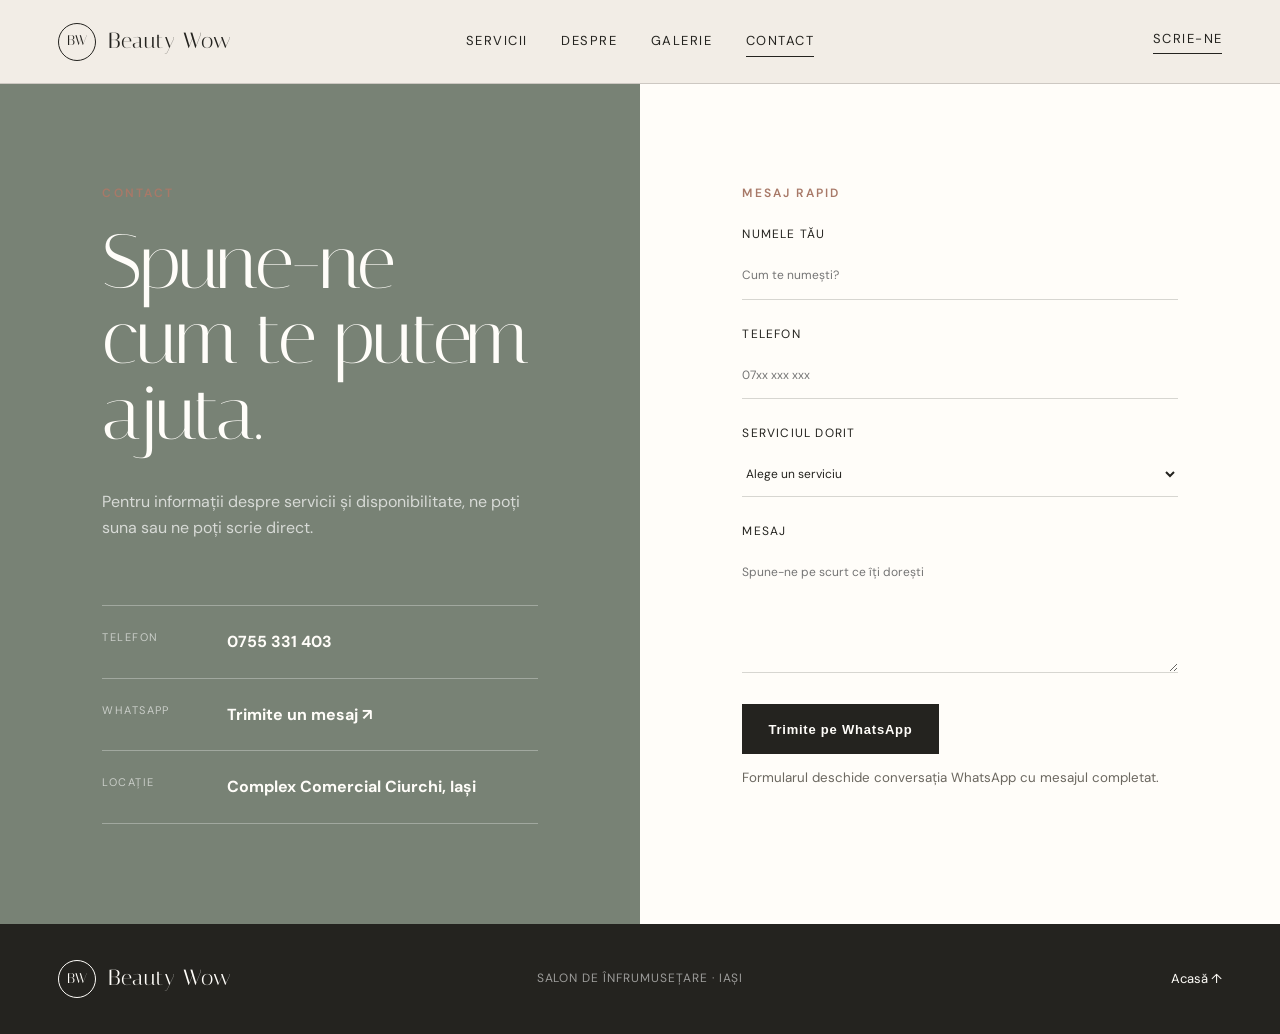
==== contact.html @ e7c97660 "Add dedicated salon service and contact pages" ====
<!doctype html>
<html lang="ro"><head>
  <meta charset="UTF-8"><meta name="viewport" content="width=device-width, initial-scale=1.0">
  <meta name="description" content="Contact Beauty Wow Iași — telefon, WhatsApp și locație.">
  <title>Contact — Beauty Wow Iași</title>
  <link rel="preconnect" href="https://fonts.googleapis.com"><link rel="preconnect" href="https://fonts.gstatic.com" crossorigin>
  <link href="https://fonts.googleapis.com/css2?family=DM+Sans:wght@400;500;600&family=Italiana&display=swap" rel="stylesheet"><link rel="stylesheet" href="style.css">
</head><body>
  <header class="site-header"><a class="brand" href="index.html"><span class="brand-mark">BW</span><span class="brand-name">Beauty Wow</span></a><button class="menu-toggle" type="button" aria-label="Deschide meniul" aria-expanded="false"><span></span><span></span></button><nav class="main-nav"><a href="servicii.html">Servicii</a><a href="despre.html">Despre</a><a href="galerie.html">Galerie</a><a class="active" href="contact.html">Contact</a></nav><a class="header-contact" href="https://wa.me/40755331403" target="_blank" rel="noopener">Scrie-ne</a></header>
  <main>
    <section class="contact-page">
      <div class="contact-panel"><p class="eyebrow">Contact</p><h1>Spune-ne cum te putem ajuta.</h1><p>Pentru informații despre servicii și disponibilitate, ne poți suna sau ne poți scrie direct.</p><div class="contact-cards"><a href="tel:+40755331403"><span>Telefon</span><strong>0755 331 403</strong></a><a href="https://wa.me/40755331403" target="_blank" rel="noopener"><span>WhatsApp</span><strong>Trimite un mesaj ↗</strong></a><div><span>Locație</span><strong>Complex Comercial Ciurchi, Iași</strong></div></div></div>
      <form class="contact-form" id="whatsapp-form"><p class="eyebrow">Mesaj rapid</p><label>Numele tău<input name="name" type="text" placeholder="Cum te numești?" required></label><label>Telefon<input name="phone" type="tel" placeholder="07xx xxx xxx"></label><label>Serviciul dorit<select name="service"><option value="un serviciu de beauty">Alege un serviciu</option><option>Coafor & styling</option><option>Manichiură & pedichiură</option><option>Cosmetică</option><option>Machiaj</option></select></label><label>Mesaj<textarea name="message" rows="5" placeholder="Spune-ne pe scurt ce îți dorești"></textarea></label><button class="button button-primary" type="submit">Trimite pe WhatsApp</button><small>Formularul deschide conversația WhatsApp cu mesajul completat.</small></form>
    </section>
  </main>
  <footer><a class="brand brand-footer" href="index.html"><span class="brand-mark">BW</span><span class="brand-name">Beauty Wow</span></a><p>Salon de înfrumusețare · Iași</p><a href="index.html">Acasă ↑</a></footer><script src="script.js"></script>
</body></html>
---- style.css ----
:root {
  --paper: #f2ede6;
  --paper-deep: #e6ddd3;
  --ink: #24231f;
  --muted: #6b675f;
  --sage: #788275;
  --clay: #a87968;
  --white: #fffdf9;
  --line: rgba(36, 35, 31, 0.18);
}

* { box-sizing: border-box; }

html { scroll-behavior: smooth; }

body {
  margin: 0;
  background: var(--paper);
  color: var(--ink);
  font-family: "DM Sans", sans-serif;
  font-size: 16px;
  line-height: 1.6;
}

body.menu-open { overflow: hidden; }

a { color: inherit; text-decoration: none; }
img { display: block; width: 100%; }

.site-header {
  height: 84px;
  display: grid;
  grid-template-columns: 1fr auto 1fr;
  align-items: center;
  padding: 0 4.5vw;
  border-bottom: 1px solid var(--line);
  position: relative;
  z-index: 20;
}

.brand { display: inline-flex; align-items: center; gap: 12px; width: max-content; }
.brand-mark {
  display: grid;
  place-items: center;
  width: 38px;
  height: 38px;
  border: 1px solid var(--ink);
  border-radius: 50%;
  font-family: "Italiana", serif;
  font-size: 14px;
}
.brand-name { font-family: "Italiana", serif; font-size: 22px; letter-spacing: 0.02em; }

.main-nav { display: flex; align-items: center; gap: 34px; }
.main-nav a, .header-contact { font-size: 13px; text-transform: uppercase; letter-spacing: 0.11em; }
.main-nav a { position: relative; }
.main-nav a::after {
  content: "";
  position: absolute;
  left: 0;
  right: 100%;
  bottom: -5px;
  height: 1px;
  background: var(--ink);
  transition: right 0.25s ease;
}
.main-nav a:hover::after { right: 0; }
.main-nav a.active::after { right: 0; }
.header-contact { justify-self: end; border-bottom: 1px solid var(--ink); padding-bottom: 4px; }
.menu-toggle { display: none; }

.hero {
  min-height: calc(100vh - 84px);
  display: grid;
  grid-template-columns: 48% 52%;
  position: relative;
  overflow: hidden;
}

.hero-copy {
  padding: clamp(70px, 9vw, 145px) 5vw 80px 8vw;
  display: flex;
  flex-direction: column;
  justify-content: center;
}

.eyebrow {
  margin: 0 0 22px;
  font-size: 12px;
  font-weight: 600;
  letter-spacing: 0.18em;
  text-transform: uppercase;
  color: var(--clay);
}

h1, h2, h3, p { margin-top: 0; }
h1, h2, h3 { font-weight: 400; }
h1, h2 { font-family: "Italiana", serif; line-height: 0.98; }
h1 { font-size: clamp(56px, 7.2vw, 112px); margin-bottom: 38px; letter-spacing: -0.03em; }
h1 em { color: var(--clay); font-weight: 400; }
h2 { font-size: clamp(44px, 5vw, 78px); letter-spacing: -0.025em; }
h3 { font-family: "Italiana", serif; }

.hero-intro { max-width: 490px; color: var(--muted); font-size: clamp(17px, 1.4vw, 20px); }
.hero-actions { display: flex; align-items: center; gap: 30px; margin-top: 28px; }
.button {
  display: inline-flex;
  align-items: center;
  justify-content: center;
  min-height: 50px;
  padding: 0 25px;
  border: 1px solid transparent;
  font-size: 13px;
  font-weight: 600;
  letter-spacing: 0.06em;
  transition: background 0.25s ease, color 0.25s ease, border-color 0.25s ease;
}
.button-primary { background: var(--ink); color: var(--white); }
.button-primary:hover { background: var(--sage); }
.text-link { font-size: 14px; border-bottom: 1px solid var(--line); padding-bottom: 3px; }
.text-link span { margin-left: 7px; }

.hero-visual { min-height: 650px; position: relative; padding: 4vw 4.5vw 4vw 0; }
.hero-image {
  width: 100%;
  height: 100%;
  min-height: 570px;
  background:
    linear-gradient(180deg, rgba(20, 20, 18, 0.02), rgba(20, 20, 18, 0.2)),
    url("https://images.unsplash.com/photo-1560066984-138dadb4c035?auto=format&fit=crop&w=1600&q=88") center/cover;
}
.hero-note {
  position: absolute;
  left: -42px;
  bottom: 9vw;
  width: 185px;
  height: 185px;
  border-radius: 50%;
  background: var(--white);
  display: flex;
  flex-direction: column;
  justify-content: center;
  align-items: center;
  text-align: center;
  transform: rotate(-8deg);
}
.hero-note span { font-family: "Italiana", serif; font-size: 35px; line-height: 1; }
.hero-note strong { max-width: 110px; margin-top: 8px; font-size: 10px; letter-spacing: 0.1em; text-transform: uppercase; }
.hero-side {
  position: absolute;
  right: 0.9vw;
  top: 50%;
  transform: rotate(90deg) translateX(50%);
  transform-origin: right center;
  font-size: 10px;
  letter-spacing: 0.19em;
}

.intro-strip {
  min-height: 118px;
  padding: 25px 6vw;
  background: var(--ink);
  color: var(--white);
  display: flex;
  justify-content: center;
  align-items: center;
  gap: 30px;
}
.intro-strip p { margin: 0; font-family: "Italiana", serif; font-size: clamp(18px, 2vw, 28px); }
.intro-strip span { width: 48px; height: 1px; background: rgba(255,255,255,.35); }

.section { padding: clamp(90px, 11vw, 165px) 8vw; }
.services { display: grid; grid-template-columns: 0.8fr 1.2fr; gap: 9vw; }
.section-heading { position: sticky; top: 110px; align-self: start; }
.section-heading h2 { margin-bottom: 35px; }
.section-heading > p:last-child { max-width: 450px; color: var(--muted); }
.service-list { border-top: 1px solid var(--line); }
.service-item {
  min-height: 170px;
  display: grid;
  grid-template-columns: 50px 1fr auto;
  gap: 22px;
  padding: 35px 0;
  border-bottom: 1px solid var(--line);
  align-items: start;
}
.service-item > span:first-child { color: var(--clay); font-size: 12px; }
.service-item h3 { font-size: clamp(28px, 3vw, 43px); margin-bottom: 8px; }
.service-item p { color: var(--muted); max-width: 520px; margin: 0; }
.service-arrow { font-size: 22px; color: var(--sage); transition: transform .25s ease; }
.service-item:hover .service-arrow { transform: translate(5px, -5px); }

.about { background: var(--paper-deep); display: grid; grid-template-columns: 0.95fr 1.05fr; gap: 9vw; align-items: center; }
.about-image {
  min-height: 720px;
  background: url("https://images.unsplash.com/photo-1522337360788-8b13dee7a37e?auto=format&fit=crop&w=1300&q=85") center/cover;
}
.about-copy { max-width: 660px; }
.about-copy h2 { margin-bottom: 38px; }
.about-copy .lead { font-family: "Italiana", serif; font-size: clamp(24px, 2.3vw, 34px); line-height: 1.3; }
.about-copy > p:not(.eyebrow):not(.lead) { color: var(--muted); }
.about-values { margin-top: 48px; border-top: 1px solid var(--line); }
.about-values div { display: grid; grid-template-columns: 45px 1fr; padding: 18px 0; border-bottom: 1px solid var(--line); }
.about-values strong { color: var(--clay); font-size: 12px; }
.about-values span { font-size: 14px; }

.gallery { background: var(--white); }
.gallery-heading { display: grid; grid-template-columns: 1.2fr 0.8fr; align-items: end; gap: 8vw; margin-bottom: 60px; }
.gallery-heading h2 { margin: 0; }
.gallery-heading > p { color: var(--muted); max-width: 420px; }
.gallery-grid { display: grid; grid-template-columns: 1.15fr 0.85fr; gap: 25px; }
.gallery-card { margin: 0; position: relative; overflow: hidden; background: var(--paper); }
.gallery-card-tall { grid-row: span 2; }
.gallery-card img { height: 330px; object-fit: cover; transition: transform .7s ease; }
.gallery-card-tall img { height: 685px; }
.gallery-card:hover img { transform: scale(1.025); }
.gallery-card figcaption {
  position: absolute;
  left: 18px;
  bottom: 18px;
  background: rgba(255,253,249,.9);
  padding: 7px 12px;
  font-size: 11px;
  text-transform: uppercase;
  letter-spacing: .12em;
}

.contact { background: var(--sage); color: var(--white); display: grid; grid-template-columns: 1.2fr .8fr; gap: 10vw; align-items: end; }
.contact .eyebrow { color: #e8d3c6; }
.contact-copy > p:not(.eyebrow) { max-width: 520px; color: rgba(255,255,255,.75); }
.contact-actions { display: flex; align-items: center; gap: 28px; margin-top: 35px; }
.button-light { border-color: var(--white); color: var(--white); }
.button-light:hover { background: var(--white); color: var(--ink); }
.contact-phone { border-bottom: 1px solid rgba(255,255,255,.5); }
.contact-details { border-top: 1px solid rgba(255,255,255,.3); }
.contact-details div { display: grid; grid-template-columns: 90px 1fr; gap: 25px; padding: 22px 0; border-bottom: 1px solid rgba(255,255,255,.3); }
.contact-details span { font-size: 11px; text-transform: uppercase; letter-spacing: .13em; color: rgba(255,255,255,.6); }
.contact-details p { margin: 0; }

footer {
  min-height: 110px;
  display: grid;
  grid-template-columns: 1fr auto 1fr;
  align-items: center;
  gap: 25px;
  padding: 25px 4.5vw;
  background: var(--ink);
  color: var(--white);
}
footer p { margin: 0; color: rgba(255,255,255,.55); font-size: 12px; letter-spacing: .08em; text-transform: uppercase; }
footer > a:last-child { justify-self: end; font-size: 13px; }
.brand-footer .brand-mark { border-color: var(--white); }

.inner-hero {
  min-height: 620px;
  padding: 100px 8vw 80px;
  display: grid;
  grid-template-columns: 1.25fr .75fr;
  gap: 9vw;
  align-items: end;
  border-bottom: 1px solid var(--line);
}
.inner-hero h1 { margin: 0; }
.inner-hero > p { max-width: 450px; color: var(--muted); font-size: 18px; }
.inner-hero-services { background: linear-gradient(90deg, var(--paper) 0 66%, var(--paper-deep) 66%); }
.inner-hero-about { background: linear-gradient(rgba(242,237,230,.82), rgba(242,237,230,.82)), url("https://images.unsplash.com/photo-1521590832167-7bcbfaa6381f?auto=format&fit=crop&w=1800&q=85") center/cover; }
.inner-hero-gallery { background: var(--white); }

.service-detail { padding-top: 60px; }
.detail-row { display: grid; grid-template-columns: 45px 1fr 1fr; gap: 5vw; align-items: center; padding: 80px 0; border-bottom: 1px solid var(--line); }
.detail-row > span { align-self: start; color: var(--clay); font-size: 12px; }
.detail-row h2 { margin-bottom: 25px; }
.detail-row p { color: var(--muted); max-width: 560px; }
.detail-row ul { padding: 20px 0 0; margin: 25px 0 0; list-style: none; border-top: 1px solid var(--line); }
.detail-row li { padding: 9px 0; border-bottom: 1px solid var(--line); font-size: 14px; }
.detail-row.reverse .detail-image { order: -1; grid-column: 1 / 3; }
.detail-row.reverse > span { grid-column: 3; grid-row: 1; }
.detail-row.reverse > div:nth-child(2) { grid-column: 3; grid-row: 1; padding-left: 35px; }
.detail-image { min-height: 530px; background-size: cover; background-position: center; }
.hair-image { background-image: url("https://images.unsplash.com/photo-1562322140-8baeececf3df?auto=format&fit=crop&w=1200&q=85"); }
.nails-image { background-image: url("https://images.unsplash.com/photo-1604654894610-df63bc536371?auto=format&fit=crop&w=1200&q=85"); }
.makeup-image { background-image: url("https://images.unsplash.com/photo-1596462502278-27bfdc403348?auto=format&fit=crop&w=1200&q=85"); }

.page-cta { padding: 110px 8vw; background: var(--sage); color: var(--white); text-align: center; }
.page-cta .eyebrow { color: #e8d3c6; }
.page-cta h2 { margin-bottom: 22px; }
.page-cta p:not(.eyebrow) { color: rgba(255,255,255,.7); }
.page-cta .button { margin-top: 18px; }

.story { display: grid; grid-template-columns: 1fr 1fr; gap: 8vw; align-items: center; }
.story-image { min-height: 760px; background: url("https://images.unsplash.com/photo-1522337360788-8b13dee7a37e?auto=format&fit=crop&w=1300&q=85") center/cover; }
.story-copy h2 { margin-bottom: 35px; }
.story-copy > p { color: var(--muted); }
.story-copy .story-lead { font-family: "Italiana", serif; font-size: 30px; line-height: 1.35; color: var(--ink); }
.story-quote { margin-top: 45px; padding: 28px 0; border-top: 1px solid var(--line); border-bottom: 1px solid var(--line); font-family: "Italiana", serif; font-size: 24px; }
.values { background: var(--paper-deep); display: grid; grid-template-columns: .8fr 1.2fr; gap: 8vw; }
.values-grid { display: grid; grid-template-columns: repeat(3, 1fr); gap: 20px; }
.values-grid article { padding: 35px 25px; border-top: 1px solid var(--ink); }
.values-grid span { color: var(--clay); font-size: 12px; }
.values-grid h3 { font-size: 32px; margin: 50px 0 18px; }
.values-grid p { color: var(--muted); font-size: 14px; }

.portfolio { background: var(--white); display: grid; grid-template-columns: 1fr 1fr; gap: 28px; }
.portfolio-item { margin: 0; }
.portfolio-item.wide { grid-column: 1 / -1; }
.portfolio-item img { height: 590px; object-fit: cover; }
.portfolio-item.wide img { height: 720px; }
.portfolio-item figcaption { display: flex; gap: 18px; padding: 14px 0; border-bottom: 1px solid var(--line); text-transform: uppercase; letter-spacing: .11em; font-size: 11px; }
.portfolio-item figcaption span { color: var(--clay); }

.contact-page { min-height: calc(100vh - 84px); display: grid; grid-template-columns: 1fr 1fr; }
.contact-panel { padding: 100px 8vw; background: var(--sage); color: var(--white); }
.contact-panel h1 { font-size: clamp(55px, 6vw, 92px); }
.contact-panel > p:not(.eyebrow) { color: rgba(255,255,255,.7); max-width: 530px; }
.contact-cards { margin-top: 65px; border-top: 1px solid rgba(255,255,255,.3); }
.contact-cards > * { display: grid; grid-template-columns: 100px 1fr; gap: 25px; padding: 23px 0; border-bottom: 1px solid rgba(255,255,255,.3); }
.contact-cards span { font-size: 11px; text-transform: uppercase; letter-spacing: .13em; color: rgba(255,255,255,.6); }
.contact-form { padding: 100px 8vw; background: var(--white); }
.contact-form label { display: block; margin-bottom: 25px; font-size: 12px; text-transform: uppercase; letter-spacing: .1em; }
.contact-form input, .contact-form select, .contact-form textarea { width: 100%; margin-top: 9px; padding: 13px 0; border: 0; border-bottom: 1px solid var(--line); border-radius: 0; background: transparent; color: var(--ink); font: inherit; outline: none; }
.contact-form input:focus, .contact-form select:focus, .contact-form textarea:focus { border-color: var(--ink); }
.contact-form textarea { resize: vertical; }
.contact-form small { display: block; margin-top: 13px; color: var(--muted); }

.reveal { opacity: 1; transform: none; transition: opacity .7s ease, transform .7s ease; }
.reveal.visible { opacity: 1; transform: none; }
.delay-1 { transition-delay: .12s; }

@media (max-width: 980px) {
  .site-header { grid-template-columns: 1fr auto; padding: 0 24px; }
  .header-contact { display: none; }
  .menu-toggle {
    display: flex;
    flex-direction: column;
    justify-content: center;
    gap: 6px;
    width: 44px;
    height: 44px;
    border: 0;
    background: transparent;
    padding: 10px;
  }
  .menu-toggle span { height: 1px; width: 24px; background: var(--ink); transition: transform .25s ease; }
  .menu-toggle[aria-expanded="true"] span:first-child { transform: translateY(3.5px) rotate(45deg); }
  .menu-toggle[aria-expanded="true"] span:last-child { transform: translateY(-3.5px) rotate(-45deg); }
  .main-nav {
    position: fixed;
    inset: 84px 0 0;
    background: var(--paper);
    display: flex;
    flex-direction: column;
    justify-content: center;
    gap: 25px;
    opacity: 0;
    visibility: hidden;
    transform: translateY(-15px);
    transition: .25s ease;
  }
  .main-nav.open { opacity: 1; visibility: visible; transform: translateY(0); }
  .main-nav a { font-family: "Italiana", serif; font-size: 36px; text-transform: none; letter-spacing: 0; }
  .hero { grid-template-columns: 1fr; }
  .hero-copy { padding: 80px 8vw 60px; }
  .hero-visual { padding: 0 8vw 70px; min-height: 600px; }
  .hero-note { left: auto; right: 3vw; bottom: 35px; }
  .hero-side { display: none; }
  .services { grid-template-columns: 1fr; }
  .section-heading { position: static; }
  .about { grid-template-columns: 1fr; }
  .about-image { min-height: 600px; }
  .inner-hero { grid-template-columns: 1fr; min-height: 540px; }
  .inner-hero-services { background: var(--paper); }
  .detail-row, .detail-row.reverse { grid-template-columns: 35px 1fr; }
  .detail-row .detail-image, .detail-row.reverse .detail-image { grid-column: 1 / -1; grid-row: auto; order: initial; }
  .detail-row.reverse > span { grid-column: 1; grid-row: 1; }
  .detail-row.reverse > div:nth-child(2) { grid-column: 2; grid-row: 1; padding-left: 0; }
  .story, .values, .contact-page { grid-template-columns: 1fr; }
  .values-grid { grid-template-columns: 1fr; }
}

@media (max-width: 680px) {
  .site-header { height: 72px; }
  .brand-name { font-size: 20px; }
  .main-nav { inset: 72px 0 0; }
  .hero { min-height: auto; }
  .hero-copy { padding: 62px 24px 50px; }
  h1 { font-size: clamp(50px, 15vw, 76px); margin-bottom: 28px; }
  h2 { font-size: clamp(42px, 12vw, 58px); }
  .hero-actions { align-items: flex-start; flex-direction: column; gap: 20px; }
  .hero-visual { padding: 0 24px 55px; min-height: 490px; }
  .hero-image { min-height: 460px; }
  .hero-note { width: 135px; height: 135px; right: 7px; bottom: 18px; }
  .hero-note span { font-size: 27px; }
  .intro-strip { flex-direction: column; align-items: flex-start; gap: 12px; padding: 28px 24px; }
  .intro-strip p { font-size: 21px; }
  .intro-strip span { width: 100%; }
  .intro-strip p:nth-of-type(3), .intro-strip span:nth-of-type(2) { display: none; }
  .section { padding: 85px 24px; }
  .service-item { grid-template-columns: 32px 1fr; }
  .service-arrow { display: none; }
  .about-image { min-height: 480px; }
  .about { gap: 65px; }
  .gallery-heading { grid-template-columns: 1fr; align-items: start; }
  .gallery-grid { grid-template-columns: 1fr; }
  .gallery-card-tall { grid-row: auto; }
  .gallery-card img, .gallery-card-tall img { height: 430px; }
  .contact { grid-template-columns: 1fr; gap: 65px; }
  .inner-hero { padding: 75px 24px 65px; min-height: 500px; }
  .inner-hero > p { font-size: 16px; }
  .detail-row { padding: 55px 0; gap: 15px; }
  .detail-image { min-height: 430px; margin-top: 20px; }
  .story { gap: 60px; }
  .story-image { min-height: 500px; }
  .portfolio { grid-template-columns: 1fr; gap: 38px; }
  .portfolio-item.wide { grid-column: auto; }
  .portfolio-item img, .portfolio-item.wide img { height: 470px; }
  .contact-panel, .contact-form { padding: 75px 24px; }
  .contact-cards > * { grid-template-columns: 75px 1fr; }
  .contact-actions { flex-direction: column; align-items: flex-start; }
  footer { grid-template-columns: 1fr auto; }
  footer p { display: none; }
}

@media (prefers-reduced-motion: reduce) {
  html { scroll-behavior: auto; }
  *, *::before, *::after { transition-duration: .01ms !important; animation-duration: .01ms !important; }
  .reveal { opacity: 1; transform: none; }
}
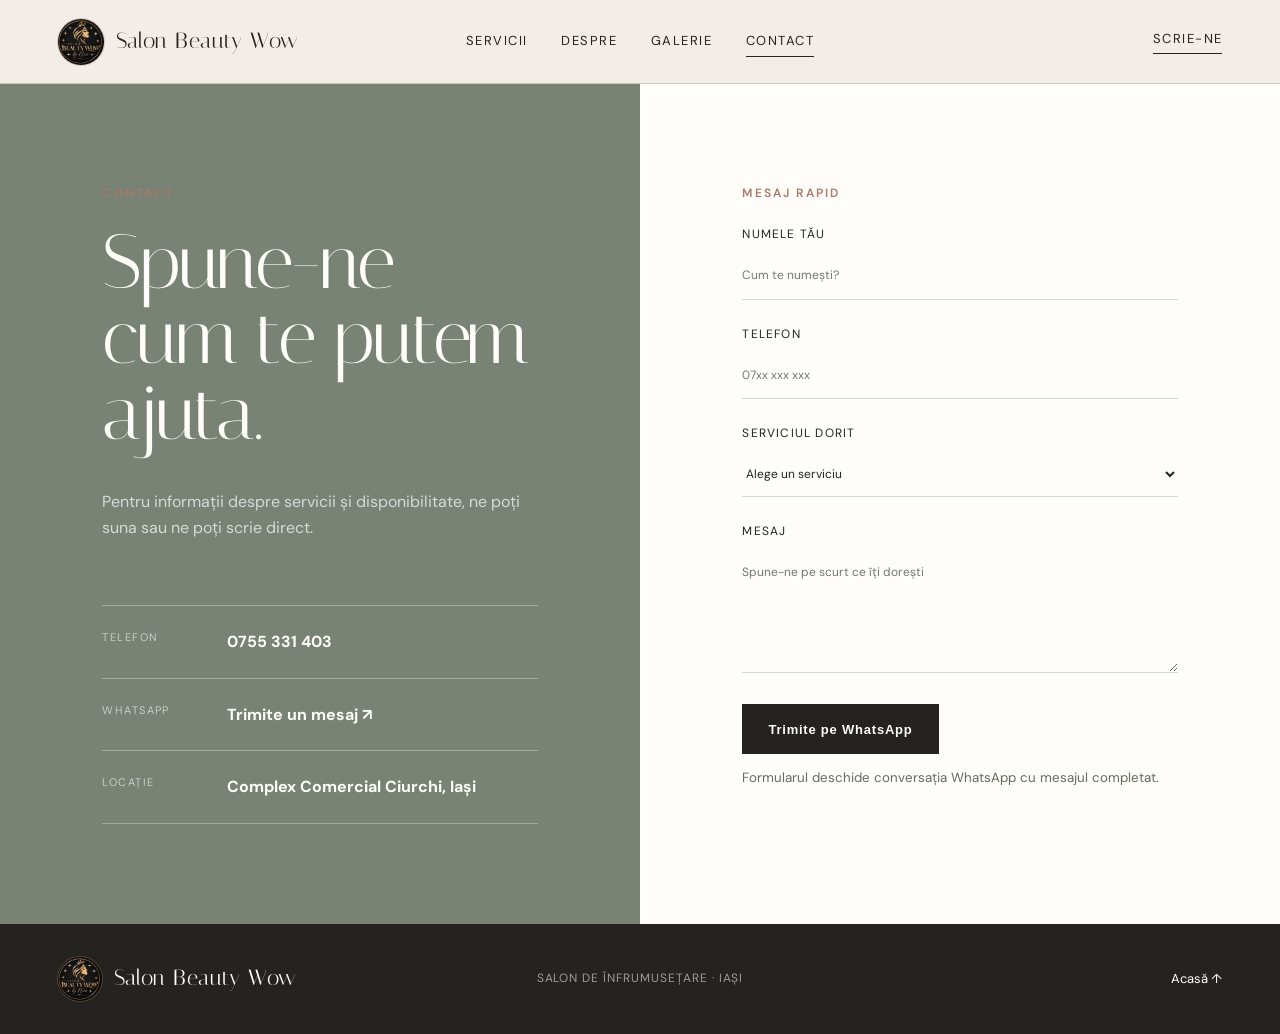
==== commit c8d088f4: "Add salon logo and full brand name" ====
--- a/contact.html
+++ b/contact.html
@@ -1,17 +1,17 @@
 <!doctype html>
 <html lang="ro"><head>
   <meta charset="UTF-8"><meta name="viewport" content="width=device-width, initial-scale=1.0">
-  <meta name="description" content="Contact Beauty Wow Iași — telefon, WhatsApp și locație.">
-  <title>Contact — Beauty Wow Iași</title>
+  <meta name="description" content="Contact Salon Beauty Wow Iași — telefon, WhatsApp și locație.">
+  <title>Contact — Salon Beauty Wow Iași</title>
   <link rel="preconnect" href="https://fonts.googleapis.com"><link rel="preconnect" href="https://fonts.gstatic.com" crossorigin>
   <link href="https://fonts.googleapis.com/css2?family=DM+Sans:wght@400;500;600&family=Italiana&display=swap" rel="stylesheet"><link rel="stylesheet" href="style.css">
 </head><body>
-  <header class="site-header"><a class="brand" href="index.html"><span class="brand-mark">BW</span><span class="brand-name">Beauty Wow</span></a><button class="menu-toggle" type="button" aria-label="Deschide meniul" aria-expanded="false"><span></span><span></span></button><nav class="main-nav"><a href="servicii.html">Servicii</a><a href="despre.html">Despre</a><a href="galerie.html">Galerie</a><a class="active" href="contact.html">Contact</a></nav><a class="header-contact" href="https://wa.me/40755331403" target="_blank" rel="noopener">Scrie-ne</a></header>
+  <header class="site-header"><a class="brand" href="index.html"><img class="brand-logo" src="logo-salon-beauty-wow.jpeg" alt=""><span class="brand-name">Salon Beauty Wow</span></a><button class="menu-toggle" type="button" aria-label="Deschide meniul" aria-expanded="false"><span></span><span></span></button><nav class="main-nav"><a href="servicii.html">Servicii</a><a href="despre.html">Despre</a><a href="galerie.html">Galerie</a><a class="active" href="contact.html">Contact</a></nav><a class="header-contact" href="https://wa.me/40755331403" target="_blank" rel="noopener">Scrie-ne</a></header>
   <main>
     <section class="contact-page">
       <div class="contact-panel"><p class="eyebrow">Contact</p><h1>Spune-ne cum te putem ajuta.</h1><p>Pentru informații despre servicii și disponibilitate, ne poți suna sau ne poți scrie direct.</p><div class="contact-cards"><a href="tel:+40755331403"><span>Telefon</span><strong>0755 331 403</strong></a><a href="https://wa.me/40755331403" target="_blank" rel="noopener"><span>WhatsApp</span><strong>Trimite un mesaj ↗</strong></a><div><span>Locație</span><strong>Complex Comercial Ciurchi, Iași</strong></div></div></div>
       <form class="contact-form" id="whatsapp-form"><p class="eyebrow">Mesaj rapid</p><label>Numele tău<input name="name" type="text" placeholder="Cum te numești?" required></label><label>Telefon<input name="phone" type="tel" placeholder="07xx xxx xxx"></label><label>Serviciul dorit<select name="service"><option value="un serviciu de beauty">Alege un serviciu</option><option>Coafor & styling</option><option>Manichiură & pedichiură</option><option>Cosmetică</option><option>Machiaj</option></select></label><label>Mesaj<textarea name="message" rows="5" placeholder="Spune-ne pe scurt ce îți dorești"></textarea></label><button class="button button-primary" type="submit">Trimite pe WhatsApp</button><small>Formularul deschide conversația WhatsApp cu mesajul completat.</small></form>
     </section>
   </main>
-  <footer><a class="brand brand-footer" href="index.html"><span class="brand-mark">BW</span><span class="brand-name">Beauty Wow</span></a><p>Salon de înfrumusețare · Iași</p><a href="index.html">Acasă ↑</a></footer><script src="script.js"></script>
+  <footer><a class="brand brand-footer" href="index.html"><img class="brand-logo" src="logo-salon-beauty-wow.jpeg" alt=""><span class="brand-name">Salon Beauty Wow</span></a><p>Salon de înfrumusețare · Iași</p><a href="index.html">Acasă ↑</a></footer><script src="script.js"></script>
 </body></html>
--- a/style.css
+++ b/style.css
@@ -39,17 +39,15 @@
 }
 
 .brand { display: inline-flex; align-items: center; gap: 12px; width: max-content; }
-.brand-mark {
-  display: grid;
-  place-items: center;
-  width: 38px;
-  height: 38px;
-  border: 1px solid var(--ink);
+.brand-logo {
+  width: 46px;
+  height: 46px;
   border-radius: 50%;
-  font-family: "Italiana", serif;
-  font-size: 14px;
-}
-.brand-name { font-family: "Italiana", serif; font-size: 22px; letter-spacing: 0.02em; }
+  object-fit: cover;
+  flex: 0 0 auto;
+  box-shadow: 0 0 0 1px rgba(168, 121, 104, 0.35);
+}
+.brand-name { font-family: "Italiana", serif; font-size: 22px; letter-spacing: 0.02em; white-space: nowrap; }
 
 .main-nav { display: flex; align-items: center; gap: 34px; }
 .main-nav a, .header-contact { font-size: 13px; text-transform: uppercase; letter-spacing: 0.11em; }
@@ -249,7 +247,7 @@
 }
 footer p { margin: 0; color: rgba(255,255,255,.55); font-size: 12px; letter-spacing: .08em; text-transform: uppercase; }
 footer > a:last-child { justify-self: end; font-size: 13px; }
-.brand-footer .brand-mark { border-color: var(--white); }
+.brand-footer .brand-logo { width: 44px; height: 44px; }
 
 .inner-hero {
   min-height: 620px;
@@ -379,7 +377,9 @@
 
 @media (max-width: 680px) {
   .site-header { height: 72px; }
-  .brand-name { font-size: 20px; }
+  .brand { gap: 9px; }
+  .brand-logo { width: 40px; height: 40px; }
+  .brand-name { font-size: 18px; }
   .main-nav { inset: 72px 0 0; }
   .hero { min-height: auto; }
   .hero-copy { padding: 62px 24px 50px; }
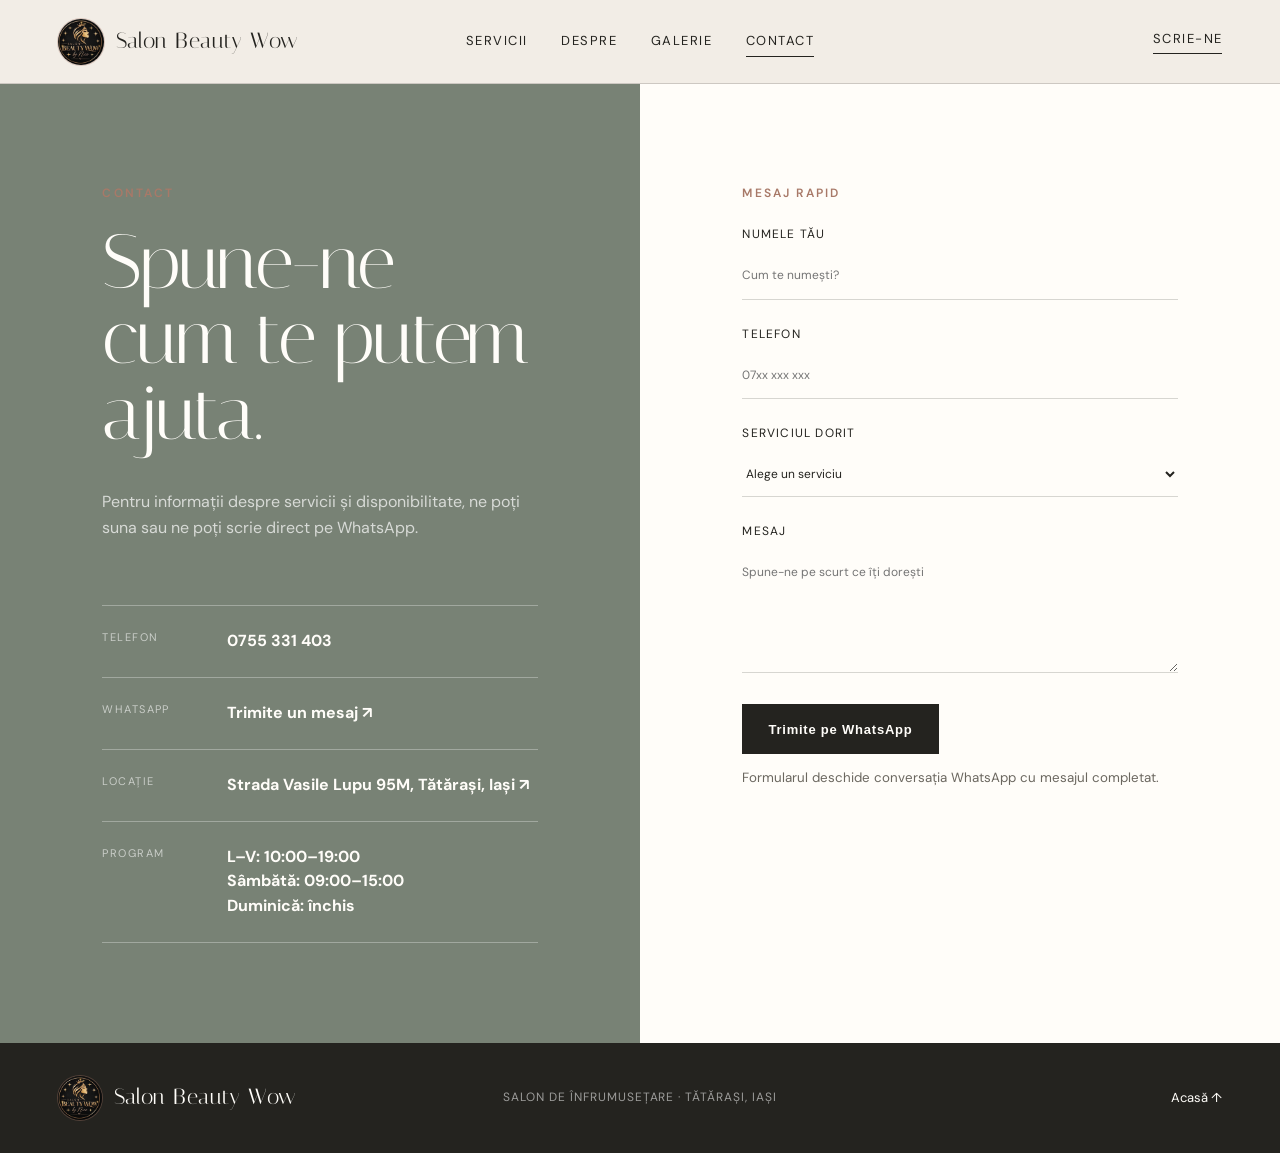
==== commit 3959049e: "Add real salon content, SEO and optimized gallery" ====
--- a/contact.html
+++ b/contact.html
@@ -1,17 +1,37 @@
 <!doctype html>
-<html lang="ro"><head>
+<html lang="ro">
+<head>
   <meta charset="UTF-8"><meta name="viewport" content="width=device-width, initial-scale=1.0">
-  <meta name="description" content="Contact Salon Beauty Wow Iași — telefon, WhatsApp și locație.">
-  <title>Contact — Salon Beauty Wow Iași</title>
+  <meta name="description" content="Contact Salon Beauty Wow Tătărași Iași: Strada Vasile Lupu 95M, telefon 0755 331 403. Program luni-vineri 10:00-19:00, sâmbătă 09:00-15:00.">
+  <title>Contact și program | Salon Beauty Wow Tătărași Iași</title>
   <link rel="preconnect" href="https://fonts.googleapis.com"><link rel="preconnect" href="https://fonts.gstatic.com" crossorigin>
   <link href="https://fonts.googleapis.com/css2?family=DM+Sans:wght@400;500;600&family=Italiana&display=swap" rel="stylesheet"><link rel="stylesheet" href="style.css">
-</head><body>
+</head>
+<body>
   <header class="site-header"><a class="brand" href="index.html"><img class="brand-logo" src="logo-salon-beauty-wow.jpeg" alt=""><span class="brand-name">Salon Beauty Wow</span></a><button class="menu-toggle" type="button" aria-label="Deschide meniul" aria-expanded="false"><span></span><span></span></button><nav class="main-nav"><a href="servicii.html">Servicii</a><a href="despre.html">Despre</a><a href="galerie.html">Galerie</a><a class="active" href="contact.html">Contact</a></nav><a class="header-contact" href="https://wa.me/40755331403" target="_blank" rel="noopener">Scrie-ne</a></header>
   <main>
     <section class="contact-page">
-      <div class="contact-panel"><p class="eyebrow">Contact</p><h1>Spune-ne cum te putem ajuta.</h1><p>Pentru informații despre servicii și disponibilitate, ne poți suna sau ne poți scrie direct.</p><div class="contact-cards"><a href="tel:+40755331403"><span>Telefon</span><strong>0755 331 403</strong></a><a href="https://wa.me/40755331403" target="_blank" rel="noopener"><span>WhatsApp</span><strong>Trimite un mesaj ↗</strong></a><div><span>Locație</span><strong>Complex Comercial Ciurchi, Iași</strong></div></div></div>
-      <form class="contact-form" id="whatsapp-form"><p class="eyebrow">Mesaj rapid</p><label>Numele tău<input name="name" type="text" placeholder="Cum te numești?" required></label><label>Telefon<input name="phone" type="tel" placeholder="07xx xxx xxx"></label><label>Serviciul dorit<select name="service"><option value="un serviciu de beauty">Alege un serviciu</option><option>Coafor & styling</option><option>Manichiură & pedichiură</option><option>Cosmetică</option><option>Machiaj</option></select></label><label>Mesaj<textarea name="message" rows="5" placeholder="Spune-ne pe scurt ce îți dorești"></textarea></label><button class="button button-primary" type="submit">Trimite pe WhatsApp</button><small>Formularul deschide conversația WhatsApp cu mesajul completat.</small></form>
+      <div class="contact-panel">
+        <p class="eyebrow">Contact</p><h1>Spune-ne cum te putem ajuta.</h1><p>Pentru informații despre servicii și disponibilitate, ne poți suna sau ne poți scrie direct pe WhatsApp.</p>
+        <div class="contact-cards">
+          <a href="tel:+40755331403"><span>Telefon</span><strong>0755 331 403</strong></a>
+          <a href="https://wa.me/40755331403" target="_blank" rel="noopener"><span>WhatsApp</span><strong>Trimite un mesaj ↗</strong></a>
+          <a href="https://www.google.com/maps/search/?api=1&query=Strada+Vasile+Lupu+95M+Iasi" target="_blank" rel="noopener"><span>Locație</span><strong>Strada Vasile Lupu 95M, Tătărași, Iași ↗</strong></a>
+          <div><span>Program</span><strong>L–V: 10:00–19:00<br>Sâmbătă: 09:00–15:00<br>Duminică: închis</strong></div>
+        </div>
+      </div>
+      <form class="contact-form" id="whatsapp-form">
+        <p class="eyebrow">Mesaj rapid</p>
+        <label>Numele tău<input name="name" type="text" placeholder="Cum te numești?" required></label>
+        <label>Telefon<input name="phone" type="tel" placeholder="07xx xxx xxx"></label>
+        <label>Serviciul dorit<select name="service"><option value="un serviciu">Alege un serviciu</option><option>Coafor & styling</option><option>Balayage / Airtouch</option><option>Tratamente pentru păr</option><option>Manichiură & pedichiură</option><option>Cosmetică</option><option>Micropigmentare</option><option>Make-up</option><option>Frizerie</option></select></label>
+        <label>Mesaj<textarea name="message" rows="5" placeholder="Spune-ne pe scurt ce îți dorești"></textarea></label>
+        <button class="button button-primary" type="submit">Trimite pe WhatsApp</button>
+        <small>Formularul deschide conversația WhatsApp cu mesajul completat.</small>
+      </form>
     </section>
   </main>
-  <footer><a class="brand brand-footer" href="index.html"><img class="brand-logo" src="logo-salon-beauty-wow.jpeg" alt=""><span class="brand-name">Salon Beauty Wow</span></a><p>Salon de înfrumusețare · Iași</p><a href="index.html">Acasă ↑</a></footer><script src="script.js"></script>
-</body></html>
+  <footer><a class="brand brand-footer" href="index.html"><img class="brand-logo" src="logo-salon-beauty-wow.jpeg" alt=""><span class="brand-name">Salon Beauty Wow</span></a><p>Salon de înfrumusețare · Tătărași, Iași</p><a href="index.html">Acasă ↑</a></footer>
+  <script src="script.js"></script>
+</body>
+</html>
--- a/style.css
+++ b/style.css
@@ -23,6 +23,7 @@
 }
 
 body.menu-open { overflow: hidden; }
+body.lightbox-open { overflow: hidden; }
 
 a { color: inherit; text-decoration: none; }
 img { display: block; width: 100%; }
@@ -125,7 +126,7 @@
   min-height: 570px;
   background:
     linear-gradient(180deg, rgba(20, 20, 18, 0.02), rgba(20, 20, 18, 0.2)),
-    url("https://images.unsplash.com/photo-1560066984-138dadb4c035?auto=format&fit=crop&w=1600&q=88") center/cover;
+    url("assets/salon-interior.jpg") center/cover;
 }
 .hero-note {
   position: absolute;
@@ -191,7 +192,7 @@
 .about { background: var(--paper-deep); display: grid; grid-template-columns: 0.95fr 1.05fr; gap: 9vw; align-items: center; }
 .about-image {
   min-height: 720px;
-  background: url("https://images.unsplash.com/photo-1522337360788-8b13dee7a37e?auto=format&fit=crop&w=1300&q=85") center/cover;
+  background: url("assets/gallery/hair-06.jpg") center/cover;
 }
 .about-copy { max-width: 660px; }
 .about-copy h2 { margin-bottom: 38px; }
@@ -222,6 +223,7 @@
   text-transform: uppercase;
   letter-spacing: .12em;
 }
+.section-link { margin-top: 34px; text-align: right; }
 
 .contact { background: var(--sage); color: var(--white); display: grid; grid-template-columns: 1.2fr .8fr; gap: 10vw; align-items: end; }
 .contact .eyebrow { color: #e8d3c6; }
@@ -261,7 +263,7 @@
 .inner-hero h1 { margin: 0; }
 .inner-hero > p { max-width: 450px; color: var(--muted); font-size: 18px; }
 .inner-hero-services { background: linear-gradient(90deg, var(--paper) 0 66%, var(--paper-deep) 66%); }
-.inner-hero-about { background: linear-gradient(rgba(242,237,230,.82), rgba(242,237,230,.82)), url("https://images.unsplash.com/photo-1521590832167-7bcbfaa6381f?auto=format&fit=crop&w=1800&q=85") center/cover; }
+.inner-hero-about { background: linear-gradient(rgba(242,237,230,.8), rgba(242,237,230,.8)), url("assets/salon-interior.jpg") center/cover; }
 .inner-hero-gallery { background: var(--white); }
 
 .service-detail { padding-top: 60px; }
@@ -275,9 +277,10 @@
 .detail-row.reverse > span { grid-column: 3; grid-row: 1; }
 .detail-row.reverse > div:nth-child(2) { grid-column: 3; grid-row: 1; padding-left: 35px; }
 .detail-image { min-height: 530px; background-size: cover; background-position: center; }
-.hair-image { background-image: url("https://images.unsplash.com/photo-1562322140-8baeececf3df?auto=format&fit=crop&w=1200&q=85"); }
-.nails-image { background-image: url("https://images.unsplash.com/photo-1604654894610-df63bc536371?auto=format&fit=crop&w=1200&q=85"); }
-.makeup-image { background-image: url("https://images.unsplash.com/photo-1596462502278-27bfdc403348?auto=format&fit=crop&w=1200&q=85"); }
+.hair-image { background-image: url("assets/gallery/hair-10.jpg"); }
+.nails-image { background-image: url("assets/gallery/nails-04.jpg"); }
+.beauty-image { background-image: url("assets/gallery/beauty-02.jpg"); }
+.barber-image { background-image: url("assets/gallery/barber-04.jpg"); }
 
 .page-cta { padding: 110px 8vw; background: var(--sage); color: var(--white); text-align: center; }
 .page-cta .eyebrow { color: #e8d3c6; }
@@ -286,7 +289,9 @@
 .page-cta .button { margin-top: 18px; }
 
 .story { display: grid; grid-template-columns: 1fr 1fr; gap: 8vw; align-items: center; }
-.story-image { min-height: 760px; background: url("https://images.unsplash.com/photo-1522337360788-8b13dee7a37e?auto=format&fit=crop&w=1300&q=85") center/cover; }
+.story-media { min-width: 0; }
+.story-image { min-height: 620px; background: url("assets/salon-interior.jpg") center/cover; }
+.salon-tour { display: block; width: 100%; max-height: 620px; margin-top: 22px; background: var(--ink); object-fit: contain; }
 .story-copy h2 { margin-bottom: 35px; }
 .story-copy > p { color: var(--muted); }
 .story-copy .story-lead { font-family: "Italiana", serif; font-size: 30px; line-height: 1.35; color: var(--ink); }
@@ -298,13 +303,43 @@
 .values-grid h3 { font-size: 32px; margin: 50px 0 18px; }
 .values-grid p { color: var(--muted); font-size: 14px; }
 
-.portfolio { background: var(--white); display: grid; grid-template-columns: 1fr 1fr; gap: 28px; }
-.portfolio-item { margin: 0; }
-.portfolio-item.wide { grid-column: 1 / -1; }
-.portfolio-item img { height: 590px; object-fit: cover; }
-.portfolio-item.wide img { height: 720px; }
-.portfolio-item figcaption { display: flex; gap: 18px; padding: 14px 0; border-bottom: 1px solid var(--line); text-transform: uppercase; letter-spacing: .11em; font-size: 11px; }
-.portfolio-item figcaption span { color: var(--clay); }
+.portfolio { background: var(--white); }
+.portfolio-heading { display: flex; align-items: end; justify-content: space-between; gap: 40px; margin-bottom: 55px; }
+.portfolio-heading h2 { margin-bottom: 0; }
+.gallery-filters { display: flex; flex-wrap: wrap; justify-content: flex-end; gap: 8px; }
+.gallery-filter {
+  min-height: 42px;
+  padding: 0 16px;
+  border: 1px solid var(--line);
+  background: transparent;
+  color: var(--ink);
+  font: inherit;
+  font-size: 12px;
+  cursor: pointer;
+}
+.gallery-filter:hover, .gallery-filter.active { border-color: var(--ink); background: var(--ink); color: var(--white); }
+.portfolio-grid { columns: 3 280px; column-gap: 22px; }
+.portfolio-item { break-inside: avoid; margin: 0 0 22px; }
+.portfolio-item[hidden] { display: none; }
+.gallery-open { display: block; width: 100%; padding: 0; border: 0; background: var(--paper); cursor: zoom-in; overflow: hidden; }
+.gallery-open img { width: 100%; height: auto; max-height: 620px; object-fit: cover; transition: transform .45s ease; }
+.gallery-open:hover img { transform: scale(1.02); }
+.portfolio-item figcaption { padding: 11px 0; border-bottom: 1px solid var(--line); text-transform: uppercase; letter-spacing: .11em; font-size: 10px; }
+.gallery-more-wrap { margin-top: 42px; text-align: center; }
+.button-outline { border-color: var(--ink); background: transparent; color: var(--ink); cursor: pointer; }
+.button-outline:hover { background: var(--ink); color: var(--white); }
+.lightbox {
+  position: fixed;
+  inset: 0;
+  z-index: 100;
+  display: grid;
+  place-items: center;
+  padding: 55px 24px 24px;
+  background: rgba(20, 20, 18, .92);
+}
+.lightbox[hidden] { display: none; }
+.lightbox img { width: auto; max-width: min(1100px, 94vw); height: auto; max-height: calc(100vh - 85px); object-fit: contain; }
+.lightbox-close { position: absolute; top: 14px; right: 22px; border: 0; background: transparent; color: var(--white); font-size: 42px; font-weight: 300; cursor: pointer; }
 
 .contact-page { min-height: calc(100vh - 84px); display: grid; grid-template-columns: 1fr 1fr; }
 .contact-panel { padding: 100px 8vw; background: var(--sage); color: var(--white); }
@@ -313,6 +348,7 @@
 .contact-cards { margin-top: 65px; border-top: 1px solid rgba(255,255,255,.3); }
 .contact-cards > * { display: grid; grid-template-columns: 100px 1fr; gap: 25px; padding: 23px 0; border-bottom: 1px solid rgba(255,255,255,.3); }
 .contact-cards span { font-size: 11px; text-transform: uppercase; letter-spacing: .13em; color: rgba(255,255,255,.6); }
+.contact-cards strong { line-height: 1.55; }
 .contact-form { padding: 100px 8vw; background: var(--white); }
 .contact-form label { display: block; margin-bottom: 25px; font-size: 12px; text-transform: uppercase; letter-spacing: .1em; }
 .contact-form input, .contact-form select, .contact-form textarea { width: 100%; margin-top: 9px; padding: 13px 0; border: 0; border-bottom: 1px solid var(--line); border-radius: 0; background: transparent; color: var(--ink); font: inherit; outline: none; }
@@ -373,6 +409,9 @@
   .detail-row.reverse > div:nth-child(2) { grid-column: 2; grid-row: 1; padding-left: 0; }
   .story, .values, .contact-page { grid-template-columns: 1fr; }
   .values-grid { grid-template-columns: 1fr; }
+  .portfolio-heading { align-items: flex-start; flex-direction: column; }
+  .gallery-filters { justify-content: flex-start; }
+  .portfolio-grid { columns: 2 250px; }
 }
 
 @media (max-width: 680px) {
@@ -405,14 +444,18 @@
   .gallery-card img, .gallery-card-tall img { height: 430px; }
   .contact { grid-template-columns: 1fr; gap: 65px; }
   .inner-hero { padding: 75px 24px 65px; min-height: 500px; }
+  .inner-hero h1 { font-size: clamp(42px, 11.5vw, 52px); }
   .inner-hero > p { font-size: 16px; }
   .detail-row { padding: 55px 0; gap: 15px; }
   .detail-image { min-height: 430px; margin-top: 20px; }
   .story { gap: 60px; }
   .story-image { min-height: 500px; }
-  .portfolio { grid-template-columns: 1fr; gap: 38px; }
-  .portfolio-item.wide { grid-column: auto; }
-  .portfolio-item img, .portfolio-item.wide img { height: 470px; }
+  .portfolio-grid { columns: 1; }
+  .portfolio-item { margin-bottom: 28px; }
+  .gallery-open img { max-height: none; }
+  .gallery-filters { gap: 7px; }
+  .gallery-filter { padding: 0 12px; }
+  .salon-tour { max-height: 520px; }
   .contact-panel, .contact-form { padding: 75px 24px; }
   .contact-cards > * { grid-template-columns: 75px 1fr; }
   .contact-actions { flex-direction: column; align-items: flex-start; }
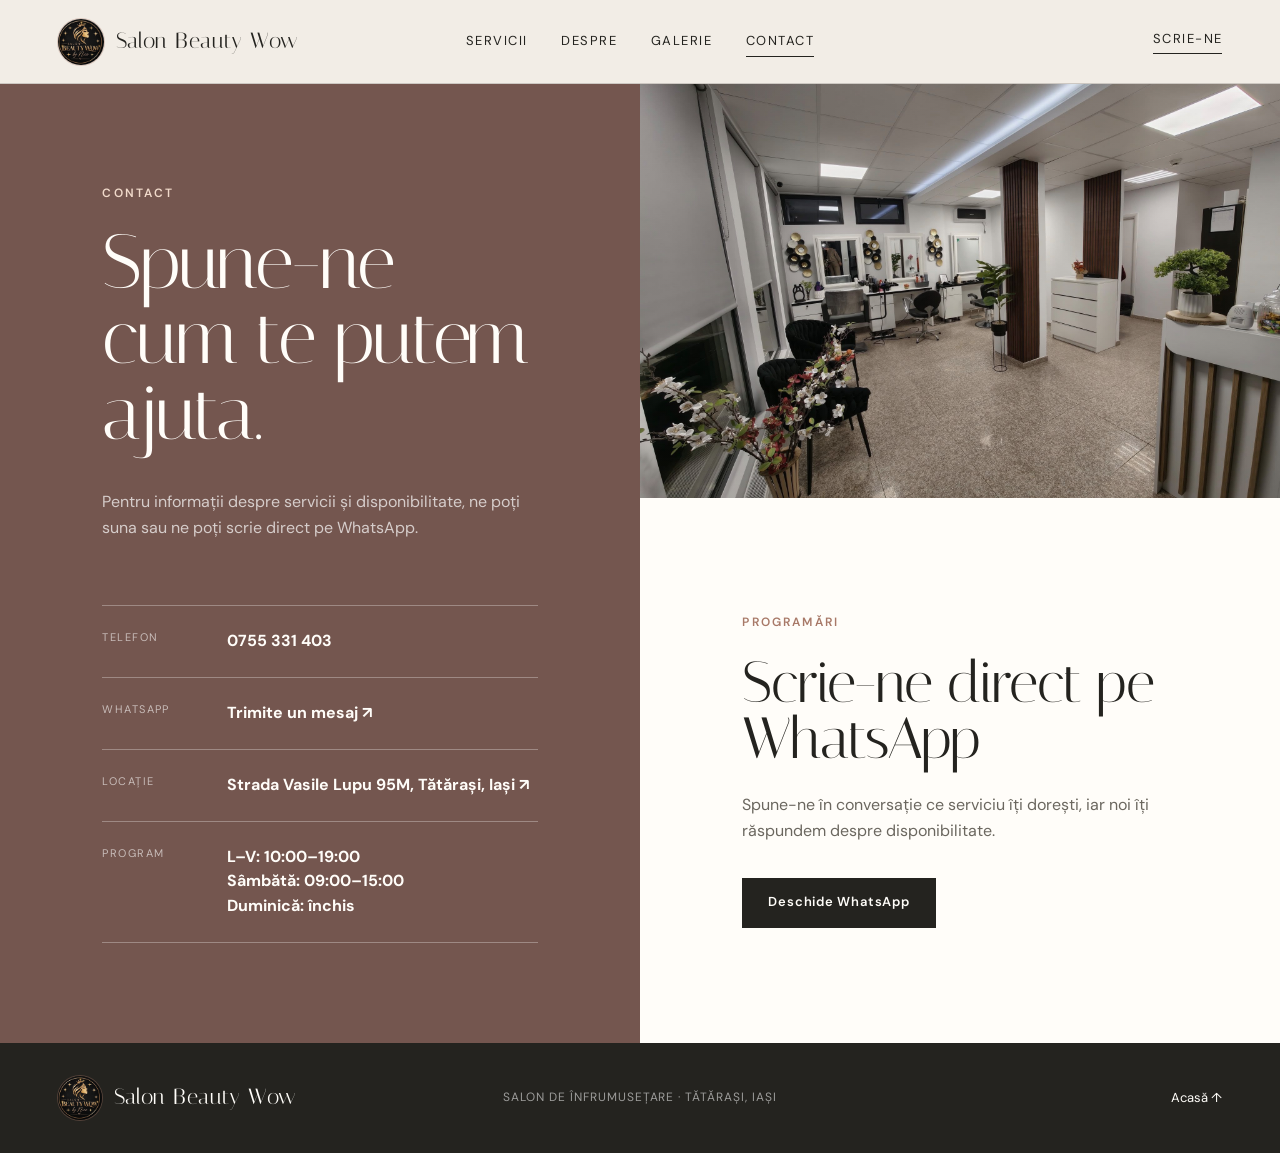
==== commit 3c6dfd54: "Simplify contact page to direct WhatsApp booking" ====
--- a/contact.html
+++ b/contact.html
@@ -5,7 +5,7 @@
   <meta name="description" content="Contact Salon Beauty Wow Tătărași Iași: Strada Vasile Lupu 95M, telefon 0755 331 403. Program luni-vineri 10:00-19:00, sâmbătă 09:00-15:00.">
   <title>Contact și program | Salon Beauty Wow Tătărași Iași</title>
   <link rel="preconnect" href="https://fonts.googleapis.com"><link rel="preconnect" href="https://fonts.gstatic.com" crossorigin>
-  <link href="https://fonts.googleapis.com/css2?family=DM+Sans:wght@400;500;600&family=Italiana&display=swap" rel="stylesheet"><link rel="stylesheet" href="style.css">
+  <link href="https://fonts.googleapis.com/css2?family=DM+Sans:wght@400;500;600&family=Italiana&display=swap" rel="stylesheet"><link rel="icon" href="logo-salon-beauty-wow.jpeg" type="image/jpeg"><link rel="stylesheet" href="style.css">
 </head>
 <body>
   <header class="site-header"><a class="brand" href="index.html"><img class="brand-logo" src="logo-salon-beauty-wow.jpeg" alt=""><span class="brand-name">Salon Beauty Wow</span></a><button class="menu-toggle" type="button" aria-label="Deschide meniul" aria-expanded="false"><span></span><span></span></button><nav class="main-nav"><a href="servicii.html">Servicii</a><a href="despre.html">Despre</a><a href="galerie.html">Galerie</a><a class="active" href="contact.html">Contact</a></nav><a class="header-contact" href="https://wa.me/40755331403" target="_blank" rel="noopener">Scrie-ne</a></header>
@@ -20,15 +20,15 @@
           <div><span>Program</span><strong>L–V: 10:00–19:00<br>Sâmbătă: 09:00–15:00<br>Duminică: închis</strong></div>
         </div>
       </div>
-      <form class="contact-form" id="whatsapp-form">
-        <p class="eyebrow">Mesaj rapid</p>
-        <label>Numele tău<input name="name" type="text" placeholder="Cum te numești?" required></label>
-        <label>Telefon<input name="phone" type="tel" placeholder="07xx xxx xxx"></label>
-        <label>Serviciul dorit<select name="service"><option value="un serviciu">Alege un serviciu</option><option>Coafor & styling</option><option>Balayage / Airtouch</option><option>Tratamente pentru păr</option><option>Manichiură & pedichiură</option><option>Cosmetică</option><option>Micropigmentare</option><option>Make-up</option><option>Frizerie</option></select></label>
-        <label>Mesaj<textarea name="message" rows="5" placeholder="Spune-ne pe scurt ce îți dorești"></textarea></label>
-        <button class="button button-primary" type="submit">Trimite pe WhatsApp</button>
-        <small>Formularul deschide conversația WhatsApp cu mesajul completat.</small>
-      </form>
+      <div class="contact-direct">
+        <div class="contact-direct-image" role="img" aria-label="Interior Salon Beauty Wow Iași"></div>
+        <div class="contact-direct-copy">
+          <p class="eyebrow">Programări</p>
+          <h2>Scrie-ne direct pe WhatsApp</h2>
+          <p>Spune-ne în conversație ce serviciu îți dorești, iar noi îți răspundem despre disponibilitate.</p>
+          <a class="button button-primary" href="https://wa.me/40755331403" target="_blank" rel="noopener">Deschide WhatsApp</a>
+        </div>
+      </div>
     </section>
   </main>
   <footer><a class="brand brand-footer" href="index.html"><img class="brand-logo" src="logo-salon-beauty-wow.jpeg" alt=""><span class="brand-name">Salon Beauty Wow</span></a><p>Salon de înfrumusețare · Tătărași, Iași</p><a href="index.html">Acasă ↑</a></footer>
--- a/style.css
+++ b/style.css
@@ -5,6 +5,7 @@
   --muted: #6b675f;
   --sage: #788275;
   --clay: #a87968;
+  --contact: #74564f;
   --white: #fffdf9;
   --line: rgba(36, 35, 31, 0.18);
 }
@@ -342,7 +343,8 @@
 .lightbox-close { position: absolute; top: 14px; right: 22px; border: 0; background: transparent; color: var(--white); font-size: 42px; font-weight: 300; cursor: pointer; }
 
 .contact-page { min-height: calc(100vh - 84px); display: grid; grid-template-columns: 1fr 1fr; }
-.contact-panel { padding: 100px 8vw; background: var(--sage); color: var(--white); }
+.contact-panel { padding: 100px 8vw; background: var(--contact); color: var(--white); }
+.contact-panel .eyebrow { color: #f0d9ca; }
 .contact-panel h1 { font-size: clamp(55px, 6vw, 92px); }
 .contact-panel > p:not(.eyebrow) { color: rgba(255,255,255,.7); max-width: 530px; }
 .contact-cards { margin-top: 65px; border-top: 1px solid rgba(255,255,255,.3); }
@@ -355,6 +357,12 @@
 .contact-form input:focus, .contact-form select:focus, .contact-form textarea:focus { border-color: var(--ink); }
 .contact-form textarea { resize: vertical; }
 .contact-form small { display: block; margin-top: 13px; color: var(--muted); }
+.contact-direct { display: grid; grid-template-rows: minmax(320px, 46vh) 1fr; min-width: 0; background: var(--white); }
+.contact-direct-image { background: linear-gradient(rgba(20,20,18,.04), rgba(20,20,18,.12)), url("assets/salon-interior.jpg") center/cover; }
+.contact-direct-copy { padding: clamp(55px, 6vw, 90px) 8vw; align-self: center; }
+.contact-direct-copy h2 { max-width: 560px; margin-bottom: 25px; font-size: clamp(42px, 4.5vw, 70px); }
+.contact-direct-copy > p:not(.eyebrow) { max-width: 520px; color: var(--muted); }
+.contact-direct-copy .button { margin-top: 18px; }
 
 .reveal { opacity: 1; transform: none; transition: opacity .7s ease, transform .7s ease; }
 .reveal.visible { opacity: 1; transform: none; }
@@ -457,6 +465,8 @@
   .gallery-filter { padding: 0 12px; }
   .salon-tour { max-height: 520px; }
   .contact-panel, .contact-form { padding: 75px 24px; }
+  .contact-direct { grid-template-rows: 300px auto; }
+  .contact-direct-copy { padding: 65px 24px 75px; }
   .contact-cards > * { grid-template-columns: 75px 1fr; }
   .contact-actions { flex-direction: column; align-items: flex-start; }
   footer { grid-template-columns: 1fr auto; }
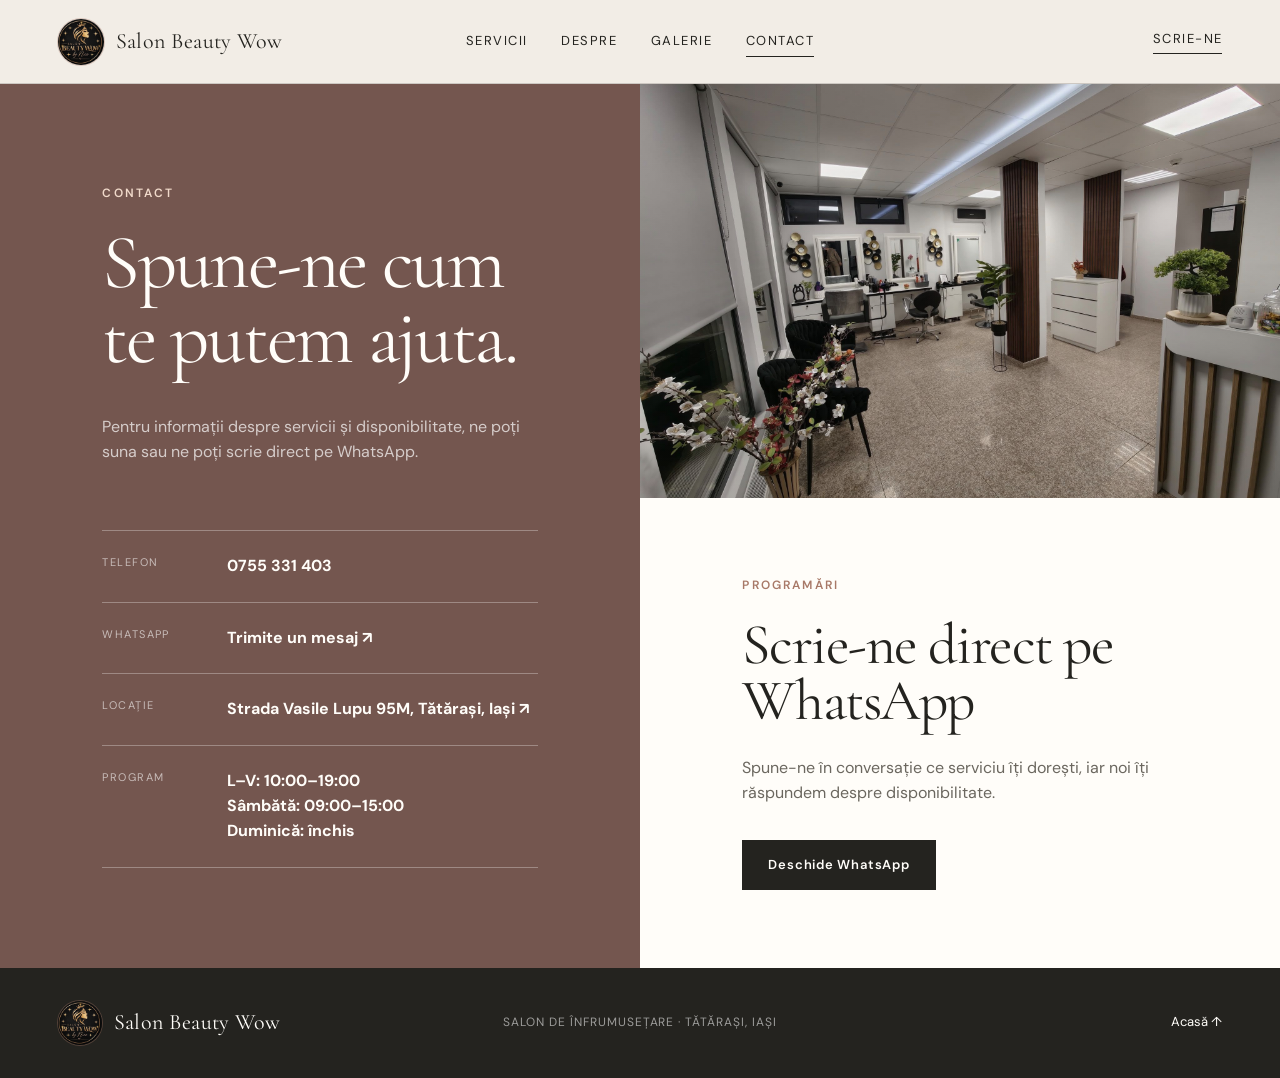
==== commit ddf6fe57: "Use Romanian-compatible display font" ====
--- a/contact.html
+++ b/contact.html
@@ -5,7 +5,7 @@
   <meta name="description" content="Contact Salon Beauty Wow Tătărași Iași: Strada Vasile Lupu 95M, telefon 0755 331 403. Program luni-vineri 10:00-19:00, sâmbătă 09:00-15:00.">
   <title>Contact și program | Salon Beauty Wow Tătărași Iași</title>
   <link rel="preconnect" href="https://fonts.googleapis.com"><link rel="preconnect" href="https://fonts.gstatic.com" crossorigin>
-  <link href="https://fonts.googleapis.com/css2?family=DM+Sans:wght@400;500;600&family=Italiana&display=swap" rel="stylesheet"><link rel="icon" href="logo-salon-beauty-wow.jpeg" type="image/jpeg"><link rel="stylesheet" href="style.css">
+  <link href="https://fonts.googleapis.com/css2?family=Cormorant+Garamond:wght@400;500&family=DM+Sans:wght@400;500;600&display=swap" rel="stylesheet"><link rel="icon" href="logo-salon-beauty-wow.jpeg" type="image/jpeg"><link rel="stylesheet" href="style.css">
 </head>
 <body>
   <header class="site-header"><a class="brand" href="index.html"><img class="brand-logo" src="logo-salon-beauty-wow.jpeg" alt=""><span class="brand-name">Salon Beauty Wow</span></a><button class="menu-toggle" type="button" aria-label="Deschide meniul" aria-expanded="false"><span></span><span></span></button><nav class="main-nav"><a href="servicii.html">Servicii</a><a href="despre.html">Despre</a><a href="galerie.html">Galerie</a><a class="active" href="contact.html">Contact</a></nav><a class="header-contact" href="https://wa.me/40755331403" target="_blank" rel="noopener">Scrie-ne</a></header>
--- a/style.css
+++ b/style.css
@@ -49,7 +49,7 @@
   flex: 0 0 auto;
   box-shadow: 0 0 0 1px rgba(168, 121, 104, 0.35);
 }
-.brand-name { font-family: "Italiana", serif; font-size: 22px; letter-spacing: 0.02em; white-space: nowrap; }
+.brand-name { font-family: "Cormorant Garamond", serif; font-size: 22px; letter-spacing: 0.02em; white-space: nowrap; }
 
 .main-nav { display: flex; align-items: center; gap: 34px; }
 .main-nav a, .header-contact { font-size: 13px; text-transform: uppercase; letter-spacing: 0.11em; }
@@ -95,11 +95,11 @@
 
 h1, h2, h3, p { margin-top: 0; }
 h1, h2, h3 { font-weight: 400; }
-h1, h2 { font-family: "Italiana", serif; line-height: 0.98; }
+h1, h2 { font-family: "Cormorant Garamond", serif; line-height: 0.98; }
 h1 { font-size: clamp(56px, 7.2vw, 112px); margin-bottom: 38px; letter-spacing: -0.03em; }
 h1 em { color: var(--clay); font-weight: 400; }
 h2 { font-size: clamp(44px, 5vw, 78px); letter-spacing: -0.025em; }
-h3 { font-family: "Italiana", serif; }
+h3 { font-family: "Cormorant Garamond", serif; }
 
 .hero-intro { max-width: 490px; color: var(--muted); font-size: clamp(17px, 1.4vw, 20px); }
 .hero-actions { display: flex; align-items: center; gap: 30px; margin-top: 28px; }
@@ -144,7 +144,7 @@
   text-align: center;
   transform: rotate(-8deg);
 }
-.hero-note span { font-family: "Italiana", serif; font-size: 35px; line-height: 1; }
+.hero-note span { font-family: "Cormorant Garamond", serif; font-size: 35px; line-height: 1; }
 .hero-note strong { max-width: 110px; margin-top: 8px; font-size: 10px; letter-spacing: 0.1em; text-transform: uppercase; }
 .hero-side {
   position: absolute;
@@ -166,7 +166,7 @@
   align-items: center;
   gap: 30px;
 }
-.intro-strip p { margin: 0; font-family: "Italiana", serif; font-size: clamp(18px, 2vw, 28px); }
+.intro-strip p { margin: 0; font-family: "Cormorant Garamond", serif; font-size: clamp(18px, 2vw, 28px); }
 .intro-strip span { width: 48px; height: 1px; background: rgba(255,255,255,.35); }
 
 .section { padding: clamp(90px, 11vw, 165px) 8vw; }
@@ -197,7 +197,7 @@
 }
 .about-copy { max-width: 660px; }
 .about-copy h2 { margin-bottom: 38px; }
-.about-copy .lead { font-family: "Italiana", serif; font-size: clamp(24px, 2.3vw, 34px); line-height: 1.3; }
+.about-copy .lead { font-family: "Cormorant Garamond", serif; font-size: clamp(24px, 2.3vw, 34px); line-height: 1.3; }
 .about-copy > p:not(.eyebrow):not(.lead) { color: var(--muted); }
 .about-values { margin-top: 48px; border-top: 1px solid var(--line); }
 .about-values div { display: grid; grid-template-columns: 45px 1fr; padding: 18px 0; border-bottom: 1px solid var(--line); }
@@ -295,8 +295,8 @@
 .salon-tour { display: block; width: 100%; max-height: 620px; margin-top: 22px; background: var(--ink); object-fit: contain; }
 .story-copy h2 { margin-bottom: 35px; }
 .story-copy > p { color: var(--muted); }
-.story-copy .story-lead { font-family: "Italiana", serif; font-size: 30px; line-height: 1.35; color: var(--ink); }
-.story-quote { margin-top: 45px; padding: 28px 0; border-top: 1px solid var(--line); border-bottom: 1px solid var(--line); font-family: "Italiana", serif; font-size: 24px; }
+.story-copy .story-lead { font-family: "Cormorant Garamond", serif; font-size: 30px; line-height: 1.35; color: var(--ink); }
+.story-quote { margin-top: 45px; padding: 28px 0; border-top: 1px solid var(--line); border-bottom: 1px solid var(--line); font-family: "Cormorant Garamond", serif; font-size: 24px; }
 .values { background: var(--paper-deep); display: grid; grid-template-columns: .8fr 1.2fr; gap: 8vw; }
 .values-grid { display: grid; grid-template-columns: repeat(3, 1fr); gap: 20px; }
 .values-grid article { padding: 35px 25px; border-top: 1px solid var(--ink); }
@@ -399,7 +399,7 @@
     transition: .25s ease;
   }
   .main-nav.open { opacity: 1; visibility: visible; transform: translateY(0); }
-  .main-nav a { font-family: "Italiana", serif; font-size: 36px; text-transform: none; letter-spacing: 0; }
+  .main-nav a { font-family: "Cormorant Garamond", serif; font-size: 36px; text-transform: none; letter-spacing: 0; }
   .hero { grid-template-columns: 1fr; }
   .hero-copy { padding: 80px 8vw 60px; }
   .hero-visual { padding: 0 8vw 70px; min-height: 600px; }
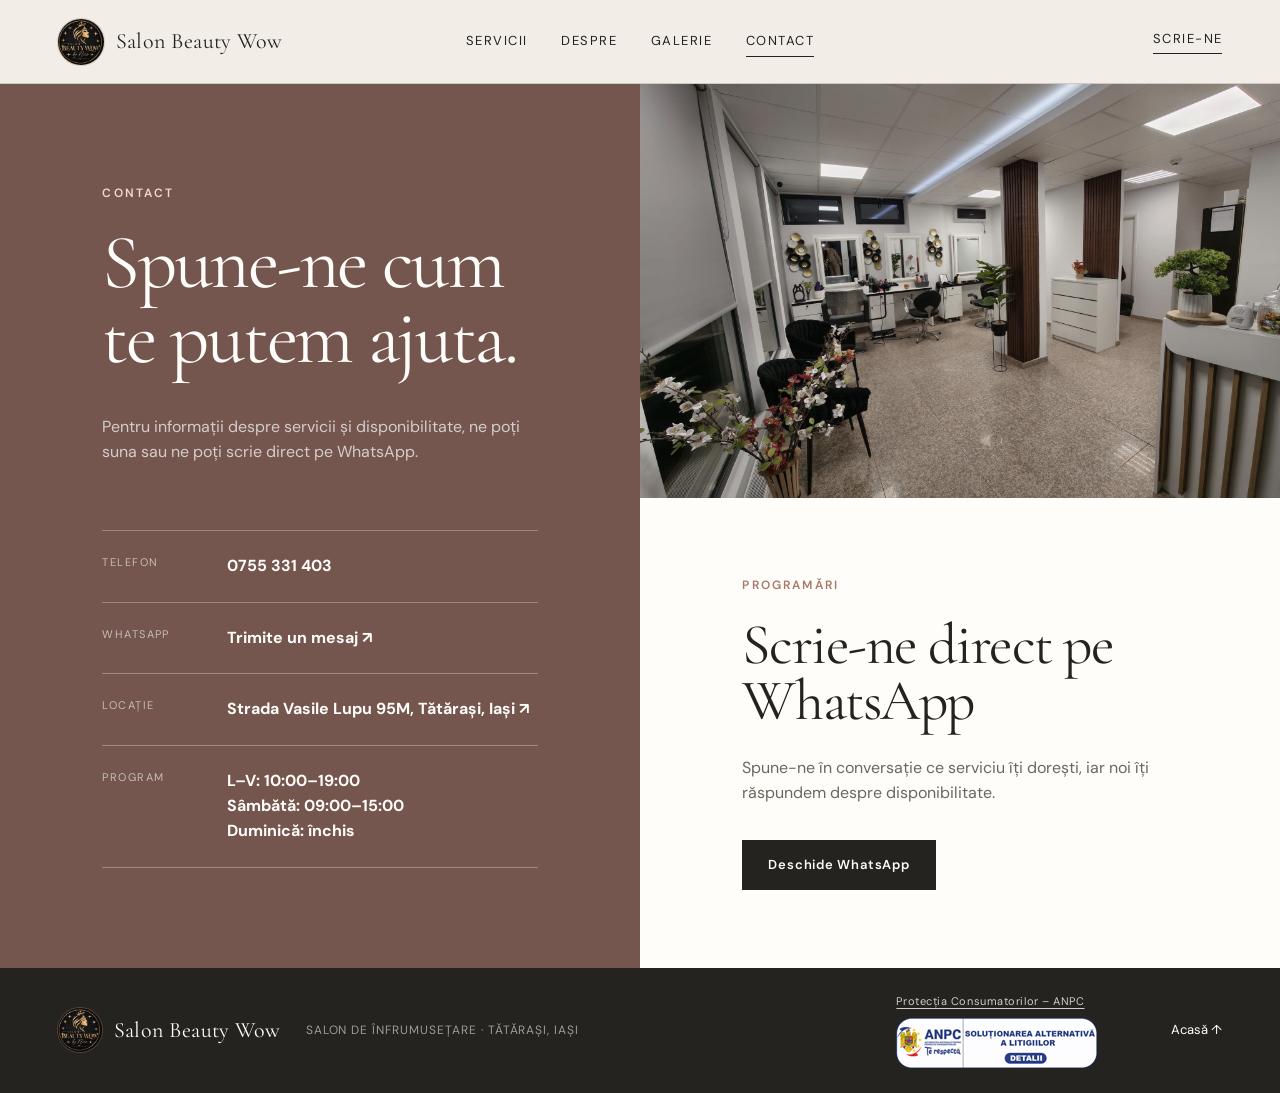
==== commit 1057a592: "Add current ANPC SAL information" ====
--- a/contact.html
+++ b/contact.html
@@ -31,7 +31,7 @@
       </div>
     </section>
   </main>
-  <footer><a class="brand brand-footer" href="index.html"><img class="brand-logo" src="logo-salon-beauty-wow.jpeg" alt=""><span class="brand-name">Salon Beauty Wow</span></a><p>Salon de înfrumusețare · Tătărași, Iași</p><a href="index.html">Acasă ↑</a></footer>
+  <footer><a class="brand brand-footer" href="index.html"><img class="brand-logo" src="logo-salon-beauty-wow.jpeg" alt=""><span class="brand-name">Salon Beauty Wow</span></a><p>Salon de înfrumusețare · Tătărași, Iași</p><div class="footer-anpc" aria-label="Informații pentru consumatori"><a class="anpc-link" href="https://anpc.ro" target="_blank" rel="noopener noreferrer">Protecția Consumatorilor – ANPC</a><a class="anpc-sal" href="https://reclamatiisal.anpc.ro" target="_blank" rel="noopener noreferrer" aria-label="Accesează platforma ANPC pentru soluționarea alternativă a litigiilor"><img src="assets/anpc-sal.png" width="250" height="50" loading="lazy" alt="ANPC — Soluționarea alternativă a litigiilor (SAL)"></a></div><a href="index.html">Acasă ↑</a></footer>
   <script src="script.js"></script>
 </body>
 </html>
--- a/style.css
+++ b/style.css
@@ -241,7 +241,7 @@
 footer {
   min-height: 110px;
   display: grid;
-  grid-template-columns: 1fr auto 1fr;
+  grid-template-columns: auto 1fr auto auto;
   align-items: center;
   gap: 25px;
   padding: 25px 4.5vw;
@@ -251,6 +251,11 @@
 footer p { margin: 0; color: rgba(255,255,255,.55); font-size: 12px; letter-spacing: .08em; text-transform: uppercase; }
 footer > a:last-child { justify-self: end; font-size: 13px; }
 .brand-footer .brand-logo { width: 44px; height: 44px; }
+.footer-anpc { display: flex; flex-direction: column; align-items: flex-start; gap: 8px; }
+.anpc-link { font-size: 11px; letter-spacing: .05em; text-decoration: underline; text-underline-offset: 3px; color: rgba(255,255,255,.78); }
+.anpc-link:hover { color: var(--white); }
+.anpc-sal { display: block; width: 250px; height: 50px; }
+.anpc-sal img { width: 250px; height: 50px; object-fit: contain; object-position: left center; }
 
 .inner-hero {
   min-height: 620px;
@@ -471,6 +476,8 @@
   .contact-actions { flex-direction: column; align-items: flex-start; }
   footer { grid-template-columns: 1fr auto; }
   footer p { display: none; }
+  footer > a:last-child { grid-column: 2; grid-row: 1; }
+  .footer-anpc { grid-column: 1 / -1; grid-row: 2; margin-top: 10px; }
 }
 
 @media (prefers-reduced-motion: reduce) {
